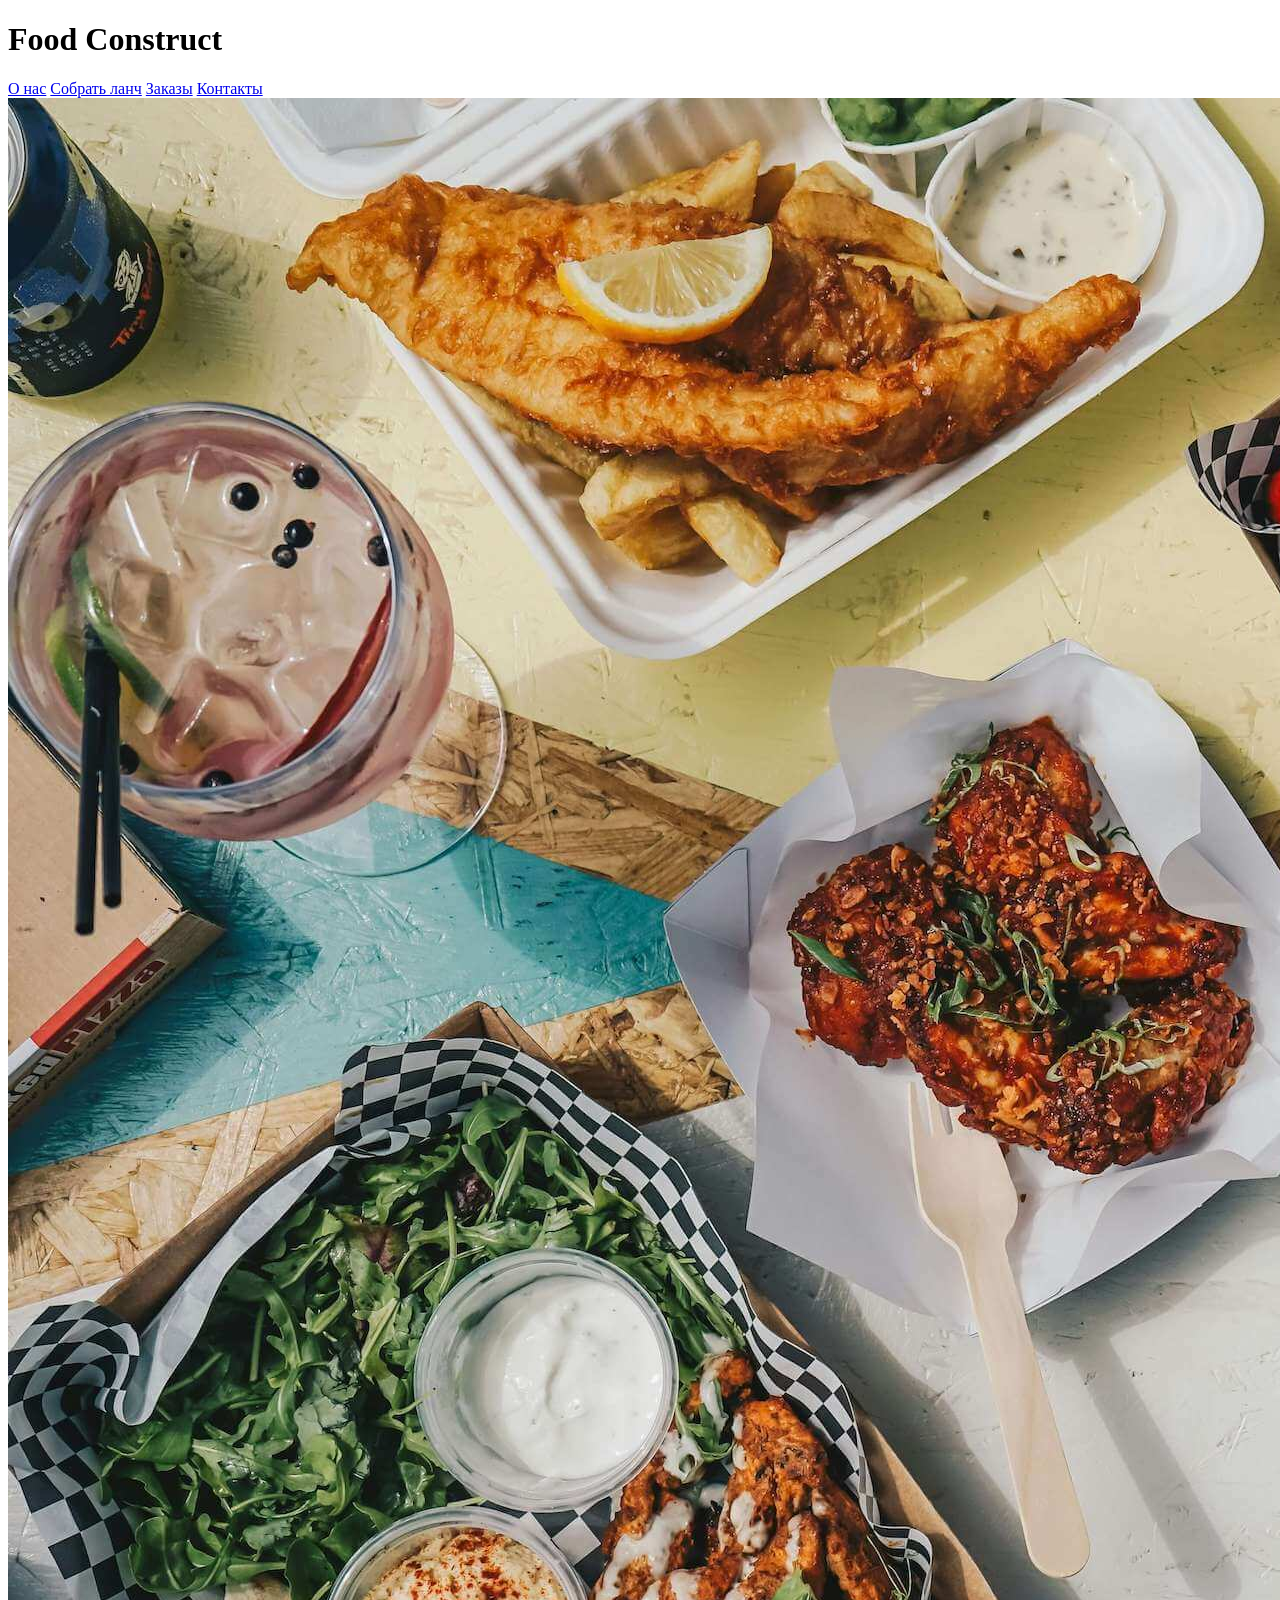
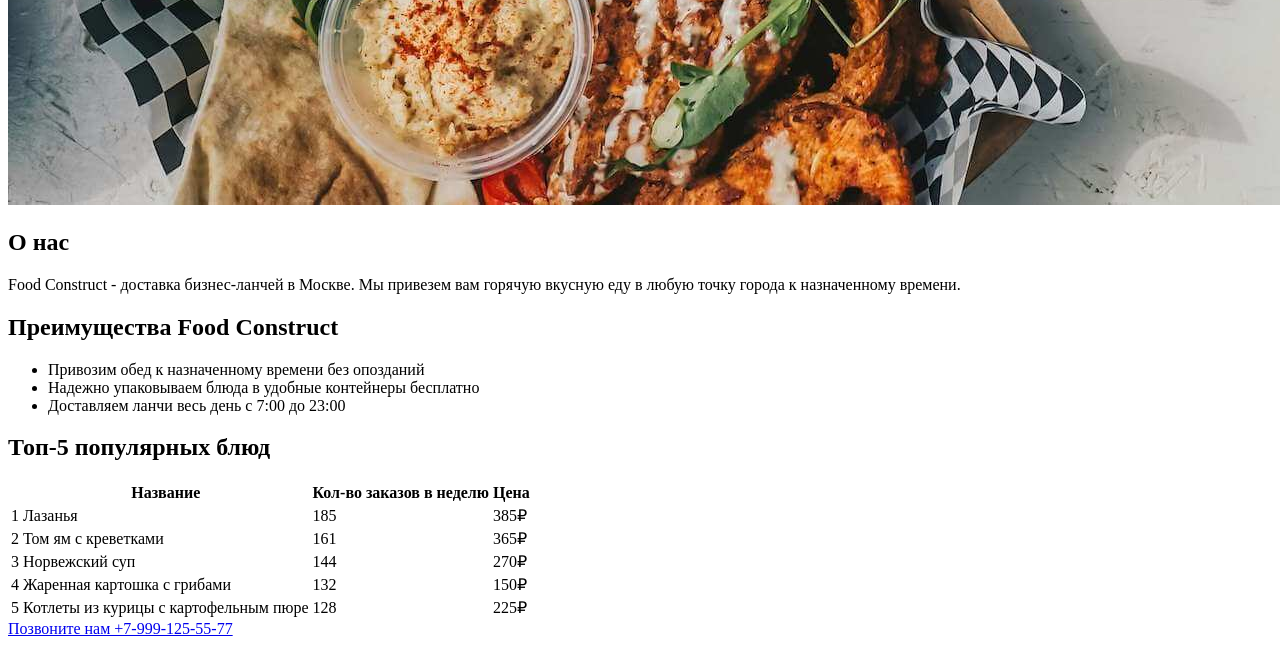
==== index.html @ 61bafc23 "rename html file" ====
<!DOCTYPE html>
<html>
    <head>
        <meta charset="UTF-8">
        <meta name="viewport" content="width=device-width,initial-scale=1">
        <title>Food Construct</title>
        <link rel="stylesheet" href="style.css">
    </head>

    <body>
        
        <header>
            <h1>Food Construct</h1>
            <nav>
                <a href="#">О нас</a>
                <a href="#">Собрать ланч</a>
                <a href="#">Заказы</a>
                <a href="#">Контакты</a>
            </nav>
        </header>

        <main>
            <section class="inf">
                <img src="lunch.jpg">
                <h2>О нас</h2>
                <p>Food Construct - доставка бизнес-ланчей в Москве. Мы привезем вам горячую вкусную еду в любую точку города к назначенному времени.</p>
            </section>

            <section class="advantages">
                <h2>Преимущества Food Construct</h2>
                <ul>
                    <li>Привозим обед к назначенному времени без опозданий</li>
                    <li>Надежно упаковываем блюда в удобные контейнеры бесплатно</li>
                    <li>Доставляем ланчи весь день с 7:00 до 23:00</li>
                </ul>
            </section>

            <section class="top">
                <h2>Топ-5 популярных блюд</h2>
                <table class="top-table">
                    <tr>
                        <th> </th>
                        <th>Название</th>
                        <th>Кол-во заказов в неделю</th>
                        <th>Цена</th>
                    </tr>
                    <tr>
                        <td>1</td>
                        <td>Лазанья</td>
                        <td>185</td>
                        <td>385₽</td>
                    </tr>
                    <tr>
                        <td>2</td>
                        <td>Том ям с креветками</td>
                        <td>161</td>
                        <td>365₽</td>
                    </tr>
                    <tr>
                        <td>3</td>
                        <td>Норвежский суп</td>
                        <td>144</td>
                        <td>270₽</td>
                    </tr>
                    <tr>
                        <td>4</td>
                        <td>Жаренная картошка с грибами</td>
                        <td>132</td>
                        <td>150₽</td>
                    </tr>
                    <tr>
                        <td>5</td>
                        <td>Котлеты из курицы с картофельным пюре</td>
                        <td>128</td>
                        <td>225₽</td>
                    </tr>
                </table>
            </section>

            <footer>
                <a class="phone-link" href="tel:+79991255577"> Позвоните нам +7-999-125-55-77</a>
            </footer>
        </main>

    </body>
</html>
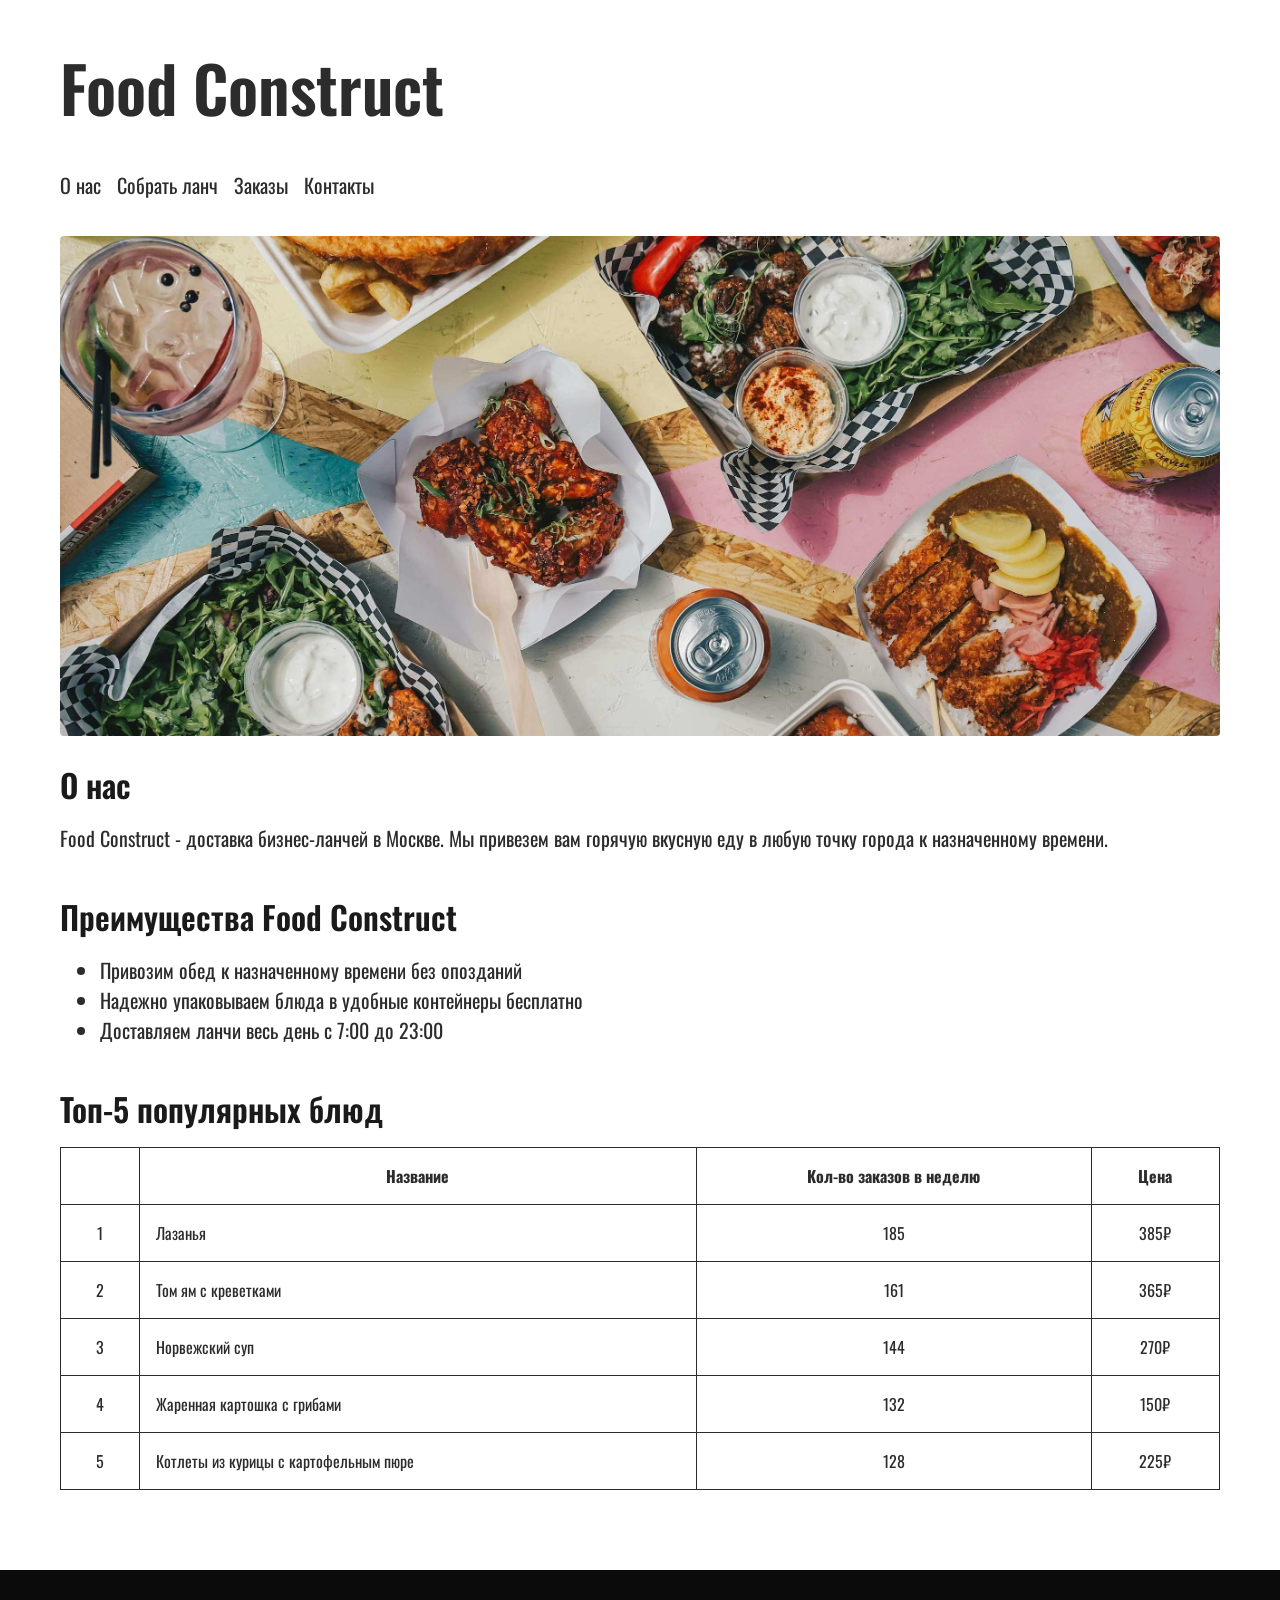
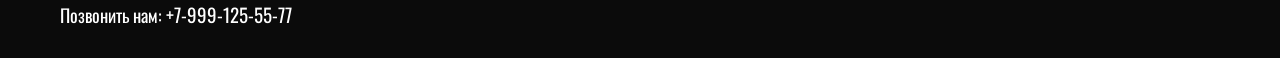
==== commit e7cc9d5d: "correct html plus full css" ====
--- a/index.html
+++ b/index.html
@@ -1,9 +1,14 @@
 <!DOCTYPE html>
-<html>
+<html lang="ru">
     <head>
         <meta charset="UTF-8">
         <meta name="viewport" content="width=device-width,initial-scale=1">
         <title>Food Construct</title>
+
+        <link rel="preconnect" href="https://fonts.googleapis.com">
+        <link rel="preconnect" href="https://fonts.gstatic.com" crossorigin>
+        <link href="https://fonts.googleapis.com/css2?family=Oswald:wght@200..700&display=swap" rel="stylesheet">
+
         <link rel="stylesheet" href="style.css">
     </head>
 
@@ -12,17 +17,17 @@
         <header>
             <h1>Food Construct</h1>
             <nav>
-                <a href="#">О нас</a>
+                <a href="#infor">О нас</a>
                 <a href="#">Собрать ланч</a>
                 <a href="#">Заказы</a>
-                <a href="#">Контакты</a>
+                <a href="#footer">Контакты</a>
             </nav>
         </header>
 
         <main>
             <section class="inf">
-                <img src="lunch.jpg">
-                <h2>О нас</h2>
+                <img src="lunch.jpg" alt="table with food">
+                <h2 id="infor">О нас</h2>
                 <p>Food Construct - доставка бизнес-ланчей в Москве. Мы привезем вам горячую вкусную еду в любую точку города к назначенному времени.</p>
             </section>
 
@@ -76,11 +81,11 @@
                     </tr>
                 </table>
             </section>
+        </main>
 
-            <footer>
-                <a class="phone-link" href="tel:+79991255577"> Позвоните нам +7-999-125-55-77</a>
-            </footer>
-        </main>
+        <footer id="footer">
+            <p>Позвонить нам: <a class="phone" href="tel:+79991255577">+7-999-125-55-77</a></p>
+        </footer>
 
     </body>
 </html>
--- a/style.css
+++ b/style.css
@@ -0,0 +1,120 @@
+*{
+    margin: 0;
+    padding: 0;
+    box-sizing: border-box
+}
+
+body{
+    font-family: 'Oswald', sans-serif;
+    font-size: 16px;
+    font-weight: 400;
+    color: #2c2c2c; 
+}
+
+header{
+    padding: 40px 60px 20px;
+}
+
+header h1{
+    font-size: 64px;
+    font-weight: 600;
+    color: #2c2c2c;
+    margin-bottom: 20px;
+}
+
+nav{
+    display: flex;
+    gap: 16px;
+    padding: 16px 0;
+    font-size: 18px;
+}
+
+nav a{
+    font-family: 'Oswald', sans-serif;
+    font-size: 20px;
+    font-weight: 400;
+    color: #2c2c2c;
+    text-decoration: none;
+}
+
+nav a:hover {
+    color: #e8590c;
+}
+
+main {
+    padding: 0 60px 40px;
+}
+ 
+section {
+    margin-bottom: 40px;
+}
+ 
+section h2 {
+    font-size: 32px;
+    font-weight: 600;
+    color: #1a1a1a;
+    margin-bottom: 15px;
+}
+ 
+.inf img {
+    width: 100%;
+    height: 500px;
+    object-fit: cover;
+    border-radius: 4px;
+    margin-bottom: 20px;
+}
+ 
+.inf p {
+    font-family: 'Oswald', sans-serif;
+    font-size: 20px;
+    line-height: 1.5;
+}
+ 
+.advantages ul {
+    list-style-type: disc;
+    padding-left: 40px;
+}
+ 
+.advantages li {
+    font-size: 20px;
+    line-height: 1.5;
+}
+
+.top-table {
+    width: 100%;
+    border-collapse: collapse;
+    margin-top: 10px;
+}
+
+.top-table th,
+.top-table td {
+    padding: 16px;
+    border: 1px solid #2c2c2c;
+    text-align: center;
+}
+
+.top-table td:nth-child(2) {
+    text-align: left;
+}
+
+footer {
+    background-color: #0b0b0b;
+    color: white;
+    padding: 30px 60px;
+}
+
+footer p {
+    font-size: 18px;
+}
+
+footer a.phone {
+    font-family: 'Oswald', sans-serif;
+    font-size: 19px;
+    font-weight: 400;
+    color: white;
+    text-decoration: none;
+}
+
+footer a.phone:hover {
+    color: #e8590c;
+}
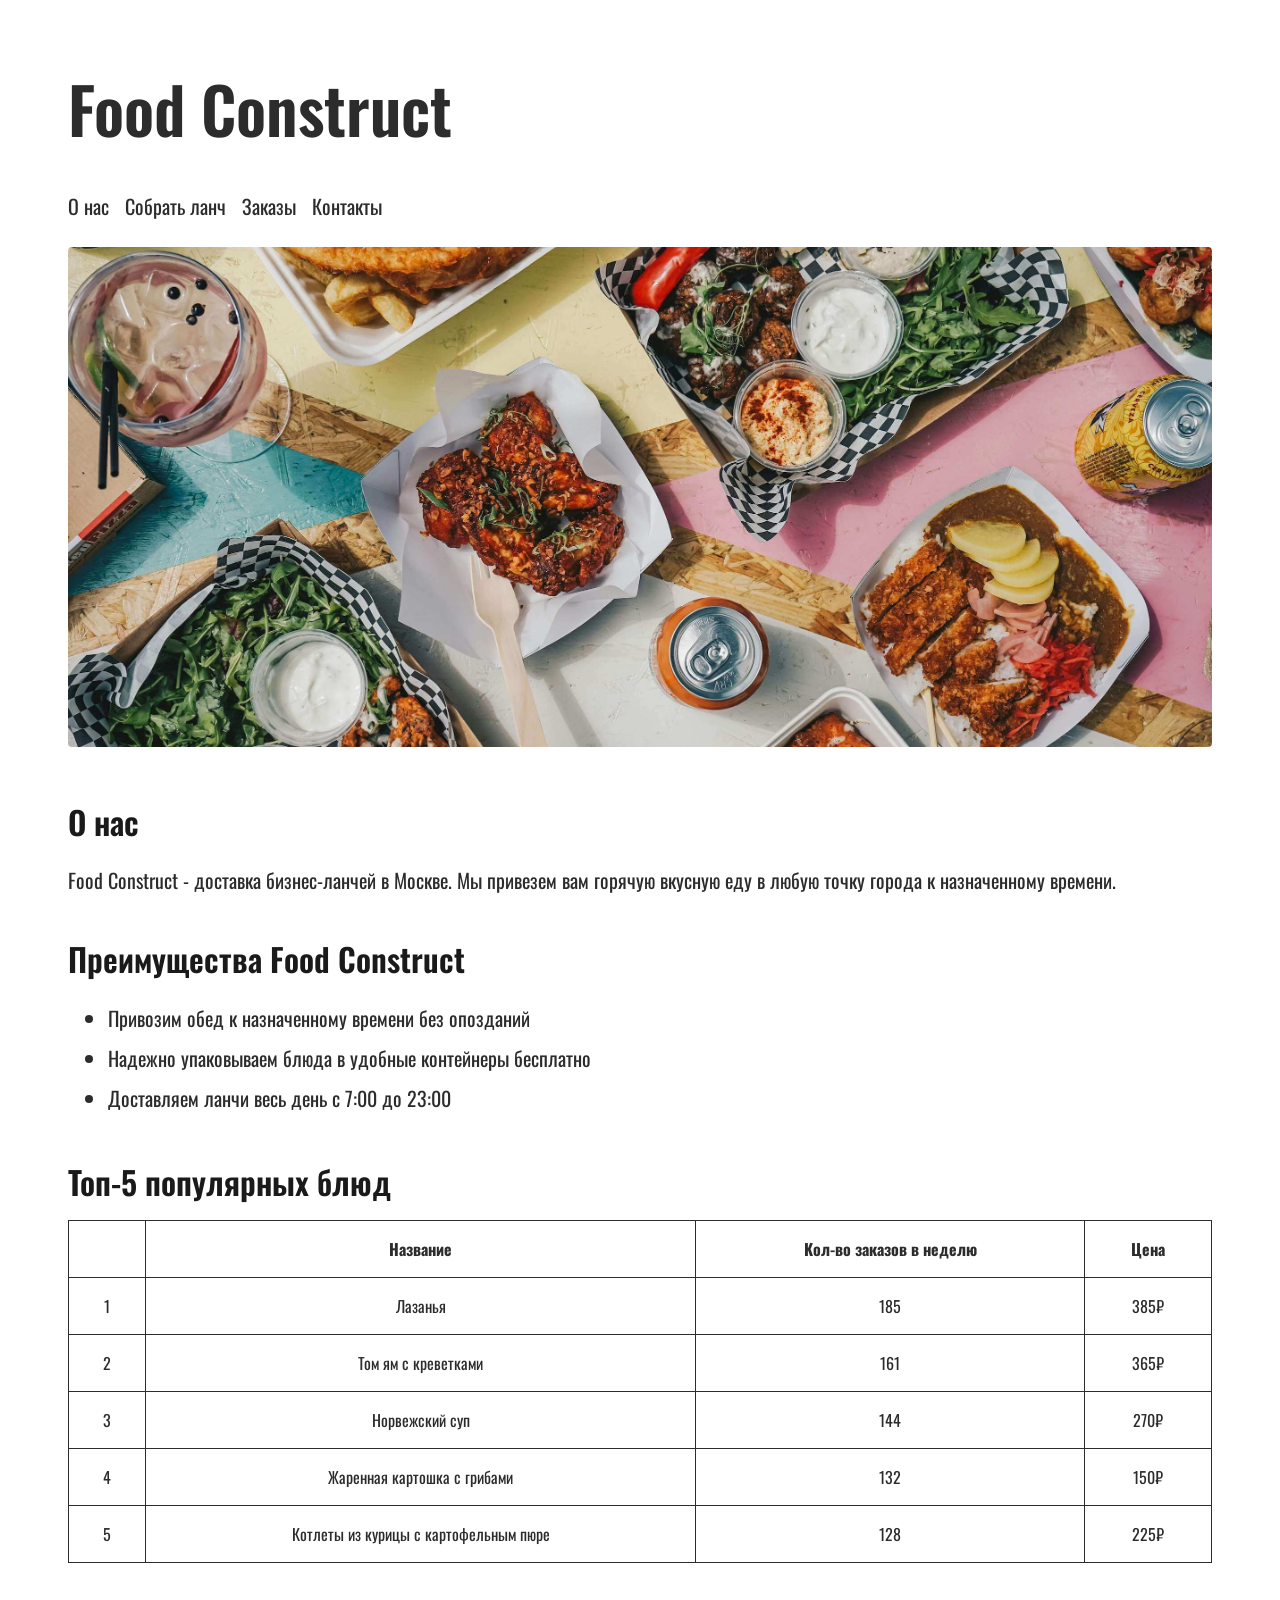
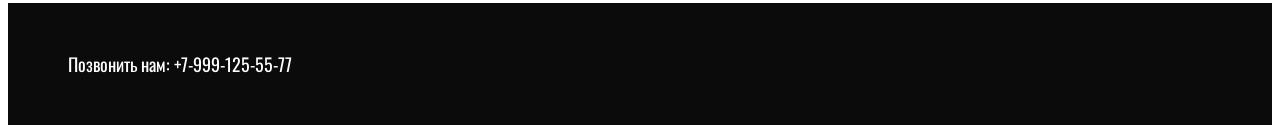
==== commit 3fe388e0: "correct css" ====
--- a/index.html
+++ b/index.html
@@ -17,7 +17,7 @@
         <header>
             <h1>Food Construct</h1>
             <nav>
-                <a href="#infor">О нас</a>
+                <a href="#about">О нас</a>
                 <a href="#">Собрать ланч</a>
                 <a href="#">Заказы</a>
                 <a href="#footer">Контакты</a>
@@ -25,9 +25,9 @@
         </header>
 
         <main>
-            <section class="inf">
+            <section class="inf" id="about">
                 <img src="lunch.jpg" alt="table with food">
-                <h2 id="infor">О нас</h2>
+                <h2>О нас</h2>
                 <p>Food Construct - доставка бизнес-ланчей в Москве. Мы привезем вам горячую вкусную еду в любую точку города к назначенному времени.</p>
             </section>
 
--- a/style.css
+++ b/style.css
@@ -1,18 +1,12 @@
-*{
-    margin: 0;
-    padding: 0;
-    box-sizing: border-box
-}
-
 body{
-    font-family: 'Oswald', sans-serif;
+    font-family: 'Oswald';
     font-size: 16px;
     font-weight: 400;
     color: #2c2c2c; 
 }
 
 header{
-    padding: 40px 60px 20px;
+    padding: 10px 60px;
 }
 
 header h1{
@@ -30,19 +24,13 @@
 }
 
 nav a{
-    font-family: 'Oswald', sans-serif;
     font-size: 20px;
-    font-weight: 400;
     color: #2c2c2c;
     text-decoration: none;
 }
 
-nav a:hover {
-    color: #e8590c;
-}
-
 main {
-    padding: 0 60px 40px;
+    padding: 0 60px ;
 }
  
 section {
@@ -65,7 +53,6 @@
 }
  
 .inf p {
-    font-family: 'Oswald', sans-serif;
     font-size: 20px;
     line-height: 1.5;
 }
@@ -77,7 +64,7 @@
  
 .advantages li {
     font-size: 20px;
-    line-height: 1.5;
+    line-height: 2;
 }
 
 .top-table {
@@ -86,35 +73,20 @@
     margin-top: 10px;
 }
 
-.top-table th,
-.top-table td {
+.top-table th,.top-table td {
     padding: 16px;
     border: 1px solid #2c2c2c;
     text-align: center;
-}
-
-.top-table td:nth-child(2) {
-    text-align: left;
 }
 
 footer {
     background-color: #0b0b0b;
     color: white;
     padding: 30px 60px;
-}
-
-footer p {
     font-size: 18px;
 }
 
 footer a.phone {
-    font-family: 'Oswald', sans-serif;
-    font-size: 19px;
-    font-weight: 400;
     color: white;
     text-decoration: none;
-}
-
-footer a.phone:hover {
-    color: #e8590c;
-}
+}
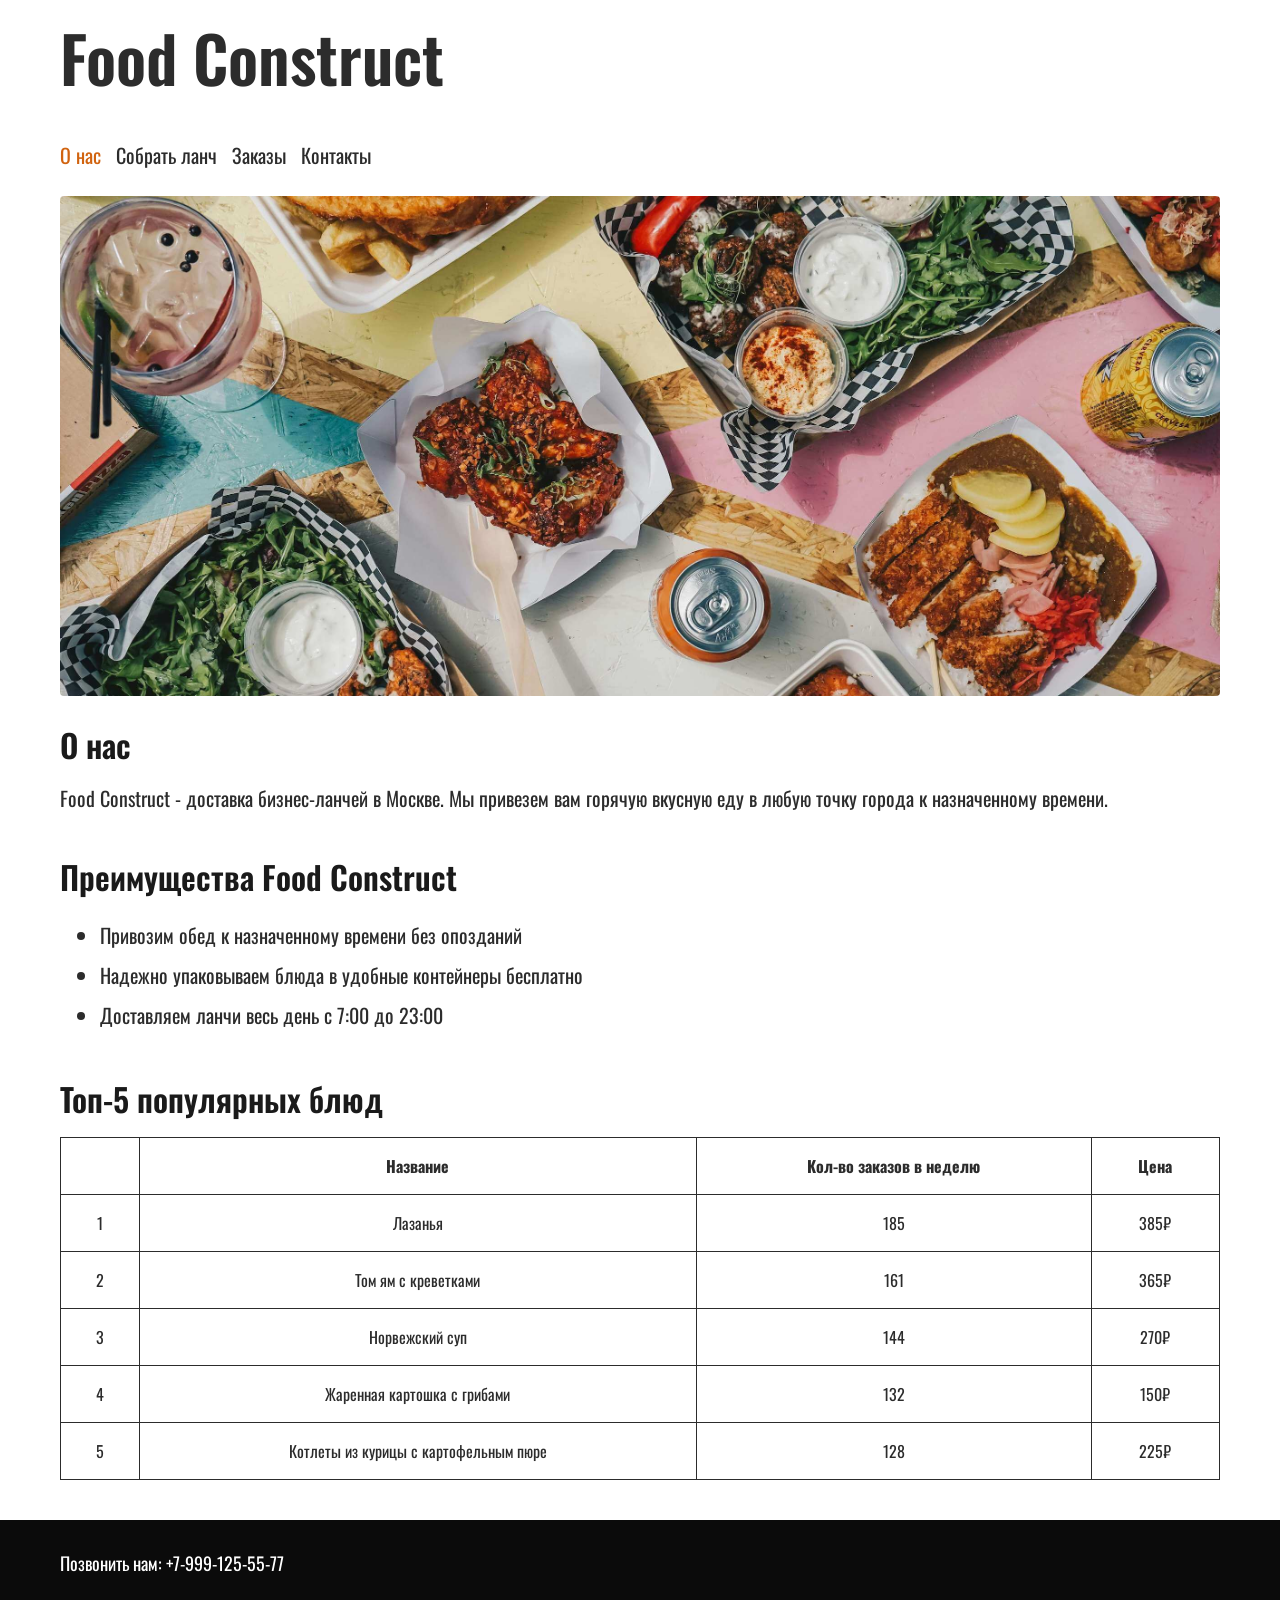
==== commit 3d6176b9: "2 lab" ====
--- a/index.html
+++ b/index.html
@@ -17,15 +17,15 @@
         <header>
             <h1>Food Construct</h1>
             <nav>
-                <a href="#about">О нас</a>
-                <a href="#">Собрать ланч</a>
+                <a href="index.html" class="active">О нас</a>
+                <a href="SetLunch.html">Собрать ланч</a>
                 <a href="#">Заказы</a>
                 <a href="#footer">Контакты</a>
             </nav>
         </header>
 
         <main>
-            <section class="inf" id="about">
+            <section class="inf">
                 <img src="lunch.jpg" alt="table with food">
                 <h2>О нас</h2>
                 <p>Food Construct - доставка бизнес-ланчей в Москве. Мы привезем вам горячую вкусную еду в любую точку города к назначенному времени.</p>
--- a/style.css
+++ b/style.css
@@ -1,3 +1,9 @@
+*{
+    margin: 0;
+    padding: 0;
+    box-sizing: border-box;
+}
+
 body{
     font-family: 'Oswald';
     font-size: 16px;
@@ -18,9 +24,10 @@
 
 nav{
     display: flex;
-    gap: 16px;
+    flex-wrap: wrap;
+    gap: 15px;
     padding: 16px 0;
-    font-size: 18px;
+    font-size: 20px;
 }
 
 nav a{
@@ -29,8 +36,16 @@
     text-decoration: none;
 }
 
+nav a:hover{
+    color: #d1630f;
+}
+
+nav a.active{
+    color: #d1630f;
+}
+
 main {
-    padding: 0 60px ;
+    padding: 0 60px;
 }
  
 section {
@@ -84,9 +99,49 @@
     color: white;
     padding: 30px 60px;
     font-size: 18px;
+    flex-shrink: 0;
 }
 
 footer a.phone {
     color: white;
     text-decoration: none;
+}
+
+@media (max-width:800px) {
+    .inf img {
+        width: 500px;
+    }
+
+    nav {
+        justify-content: space-between;
+    }
+}
+
+@media (max-width: 600px) {
+    header h1 {
+        text-align: center;
+    }
+
+    nav {
+        flex-direction: column;
+        align-items: center;
+    }
+
+    nav a{
+        font-size: 24px;
+    }
+
+    .inf img {
+        width: 100%;
+    }
+
+    .top-table {
+        font-size: 12px;
+    }
+}
+
+@media (max-width: 400px) {
+    .top-table {
+        font-size: 10px;
+    }
 }
